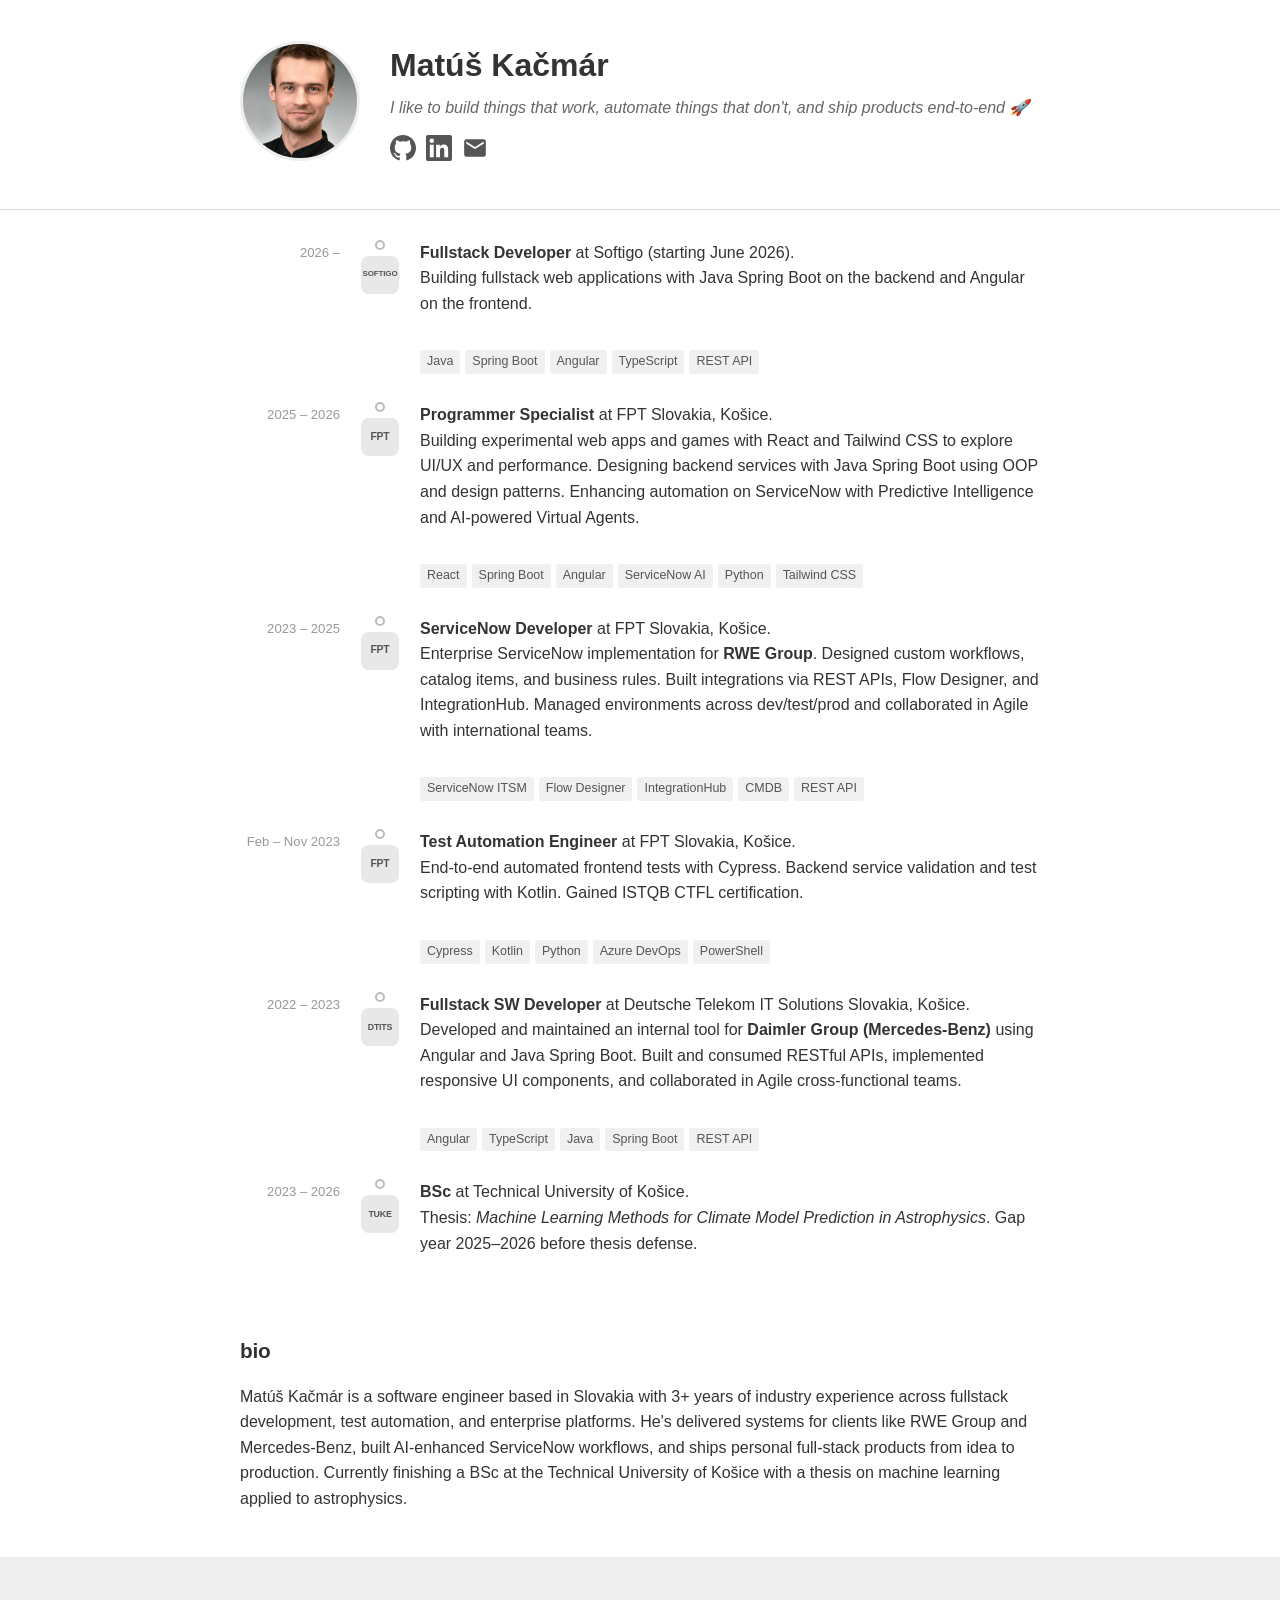
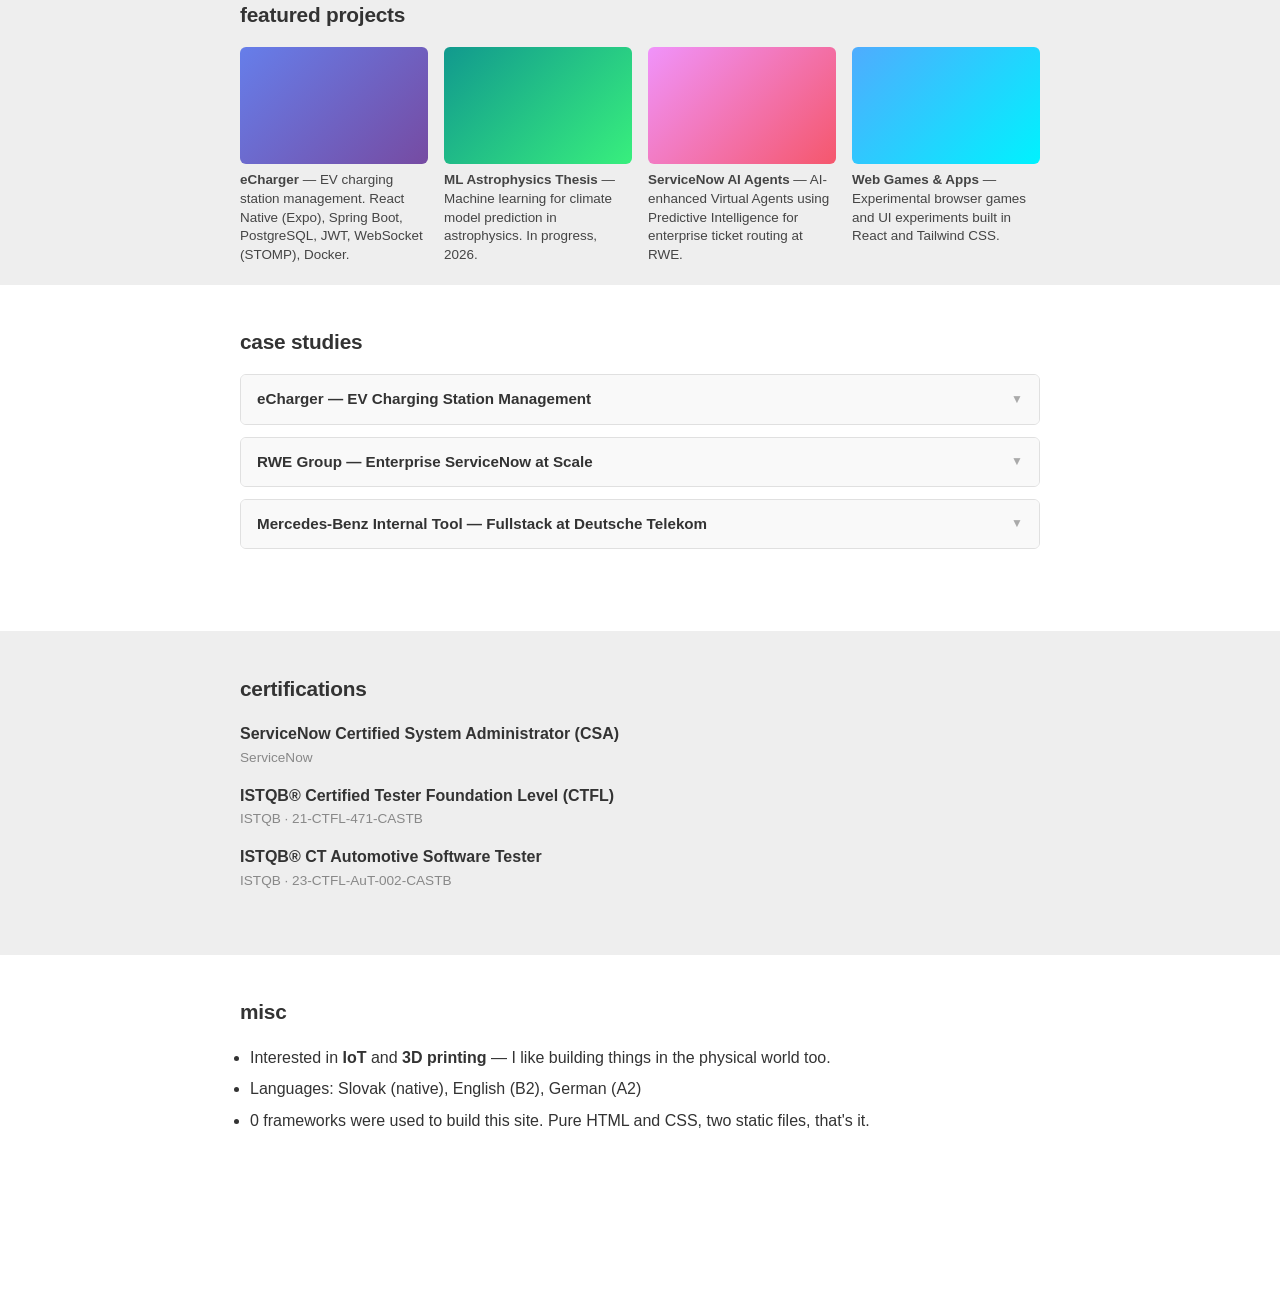
==== index.html @ b7b5fa16 "Initial portfolio" ====
<!doctype html>
<html lang="en">
<head>
  <meta charset="utf-8">
  <meta name="viewport" content="width=device-width, initial-scale=1, shrink-to-fit=no">
  <title>Matúš Kačmár</title>
  <link rel="stylesheet" type="text/css" href="style.css">
</head>
<body>

  <div id="dhead" class="container">
    <div class="row">
      <div id="dpic">
        <img src="assets/foto.jpg" class="ppic" alt="Matúš Kačmár" />
      </div>
      <div id="ddesc">
        <h1>Matúš Kačmár</h1>
        <h2>I like to build things that work, automate things that don't, and ship products end-to-end 🚀</h2>
        <div id="dico">
          <a href="https://github.com/mtskcm" title="GitHub">
            <svg class="iico" xmlns="http://www.w3.org/2000/svg" viewBox="0 0 24 24">
              <path d="M12 0C5.374 0 0 5.373 0 12c0 5.302 3.438 9.8 8.207 11.387.599.111.793-.261.793-.577v-2.234c-3.338.726-4.033-1.416-4.033-1.416-.546-1.387-1.333-1.756-1.333-1.756-1.089-.745.083-.729.083-.729 1.205.084 1.839 1.237 1.839 1.237 1.07 1.834 2.807 1.304 3.492.997.107-.775.418-1.305.762-1.604-2.665-.305-5.467-1.334-5.467-5.931 0-1.311.469-2.381 1.236-3.221-.124-.303-.535-1.524.117-3.176 0 0 1.008-.322 3.301 1.23A11.509 11.509 0 0 1 12 5.803c1.02.005 2.047.138 3.006.404 2.291-1.552 3.297-1.23 3.297-1.23.653 1.653.242 2.874.118 3.176.77.84 1.235 1.911 1.235 3.221 0 4.609-2.807 5.624-5.479 5.921.43.372.823 1.102.823 2.222v3.293c0 .319.192.694.801.576C20.566 21.797 24 17.3 24 12c0-6.627-5.373-12-12-12z"/>
            </svg>
          </a>
          <a href="https://linkedin.com/in/matúš-kačmár-2243a9239" title="LinkedIn">
            <svg class="iico" xmlns="http://www.w3.org/2000/svg" viewBox="0 0 24 24">
              <path d="M20.447 20.452h-3.554v-5.569c0-1.328-.027-3.037-1.852-3.037-1.853 0-2.136 1.445-2.136 2.939v5.667H9.351V9h3.414v1.561h.046c.477-.9 1.637-1.85 3.37-1.85 3.601 0 4.267 2.37 4.267 5.455v6.286zM5.337 7.433a2.062 2.062 0 0 1-2.063-2.065 2.064 2.064 0 1 1 2.063 2.065zm1.782 13.019H3.555V9h3.564v11.452zM22.225 0H1.771C.792 0 0 .774 0 1.729v20.542C0 23.227.792 24 1.771 24h20.451C23.2 24 24 23.227 24 22.271V1.729C24 .774 23.2 0 22.222 0h.003z"/>
            </svg>
          </a>
<svg class="iico" xmlns="http://www.w3.org/2000/svg" viewBox="0 0 24 24" style="cursor:pointer;" id="iemail" title="click to reveal email">
            <path d="M20 4H4c-1.1 0-2 .9-2 2v12c0 1.1.9 2 2 2h16c1.1 0 2-.9 2-2V6c0-1.1-.9-2-2-2zm0 4-8 5-8-5V6l8 5 8-5v2z"/>
          </svg>
        </div>
        <div id="demail"></div>
      </div>
    </div>
  </div>

  <hr>

  <div id="history" class="container">

    <div class="entry row">
      <div class="timespan">2026 –</div>
      <div class="ico">
        <div class="entry-dot"></div>
        <div class="ico-badge" style="font-size:0.5em; padding: 0 4px;">SOFTIGO</div>
      </div>
      <div class="desc">
        <b>Fullstack Developer</b> at Softigo (starting June 2026).<br>
        Building fullstack web applications with Java Spring Boot on the backend and Angular on the frontend.
        <br><br>
        <span class="tags">
          <span class="tag">Java</span>
          <span class="tag">Spring Boot</span>
          <span class="tag">Angular</span>
          <span class="tag">TypeScript</span>
          <span class="tag">REST API</span>
        </span>
      </div>
    </div>

    <div class="entry row">
      <div class="timespan">2025 – 2026</div>
      <div class="ico">
        <div class="entry-dot"></div>
        <div class="ico-badge">FPT</div>
      </div>
      <div class="desc">
        <b>Programmer Specialist</b> at FPT Slovakia, Košice.<br>
        Building experimental web apps and games with React and Tailwind CSS to explore UI/UX and performance. Designing backend services with Java Spring Boot using OOP and design patterns. Enhancing automation on ServiceNow with Predictive Intelligence and AI-powered Virtual Agents.
        <br><br>
        <span class="tags">
          <span class="tag">React</span>
          <span class="tag">Spring Boot</span>
          <span class="tag">Angular</span>
          <span class="tag">ServiceNow AI</span>
          <span class="tag">Python</span>
          <span class="tag">Tailwind CSS</span>
        </span>
      </div>
    </div>

    <div class="entry row">
      <div class="timespan">2023 – 2025</div>
      <div class="ico">
        <div class="entry-dot"></div>
        <div class="ico-badge">FPT</div>
      </div>
      <div class="desc">
        <b>ServiceNow Developer</b> at FPT Slovakia, Košice.<br>
        Enterprise ServiceNow implementation for <b>RWE Group</b>. Designed custom workflows, catalog items, and business rules. Built integrations via REST APIs, Flow Designer, and IntegrationHub. Managed environments across dev/test/prod and collaborated in Agile with international teams.
        <br><br>
        <span class="tags">
          <span class="tag">ServiceNow ITSM</span>
          <span class="tag">Flow Designer</span>
          <span class="tag">IntegrationHub</span>
          <span class="tag">CMDB</span>
          <span class="tag">REST API</span>
        </span>
      </div>
    </div>

    <div class="entry row">
      <div class="timespan">Feb – Nov 2023</div>
      <div class="ico">
        <div class="entry-dot"></div>
        <div class="ico-badge">FPT</div>
      </div>
      <div class="desc">
        <b>Test Automation Engineer</b> at FPT Slovakia, Košice.<br>
        End-to-end automated frontend tests with Cypress. Backend service validation and test scripting with Kotlin. Gained ISTQB CTFL certification.
        <br><br>
        <span class="tags">
          <span class="tag">Cypress</span>
          <span class="tag">Kotlin</span>
          <span class="tag">Python</span>
          <span class="tag">Azure DevOps</span>
          <span class="tag">PowerShell</span>
        </span>
      </div>
    </div>

    <div class="entry row">
      <div class="timespan">2022 – 2023</div>
      <div class="ico">
        <div class="entry-dot"></div>
        <div class="ico-badge" style="font-size:0.55em; padding: 0 4px;">DTITS</div>
      </div>
      <div class="desc">
        <b>Fullstack SW Developer</b> at Deutsche Telekom IT Solutions Slovakia, Košice.<br>
        Developed and maintained an internal tool for <b>Daimler Group (Mercedes-Benz)</b> using Angular and Java Spring Boot. Built and consumed RESTful APIs, implemented responsive UI components, and collaborated in Agile cross-functional teams.
        <br><br>
        <span class="tags">
          <span class="tag">Angular</span>
          <span class="tag">TypeScript</span>
          <span class="tag">Java</span>
          <span class="tag">Spring Boot</span>
          <span class="tag">REST API</span>
        </span>
      </div>
    </div>

    <div class="entry row">
      <div class="timespan">2023 – 2026</div>
      <div class="ico">
        <div class="entry-dot"></div>
        <div class="ico-badge" style="font-size:0.55em; padding: 0 4px;">TUKE</div>
      </div>
      <div class="desc">
        <b>BSc</b> at Technical University of Košice.<br>
        Thesis: <i>Machine Learning Methods for Climate Model Prediction in Astrophysics</i>.
        Gap year 2025–2026 before thesis defense.
      </div>
    </div>

  </div>

  <div id="bio" class="container">
    <div class="ctitle">bio</div>
    <div>Matúš Kačmár is a software engineer based in Slovakia with 3+ years of industry experience across fullstack development, test automation, and enterprise platforms. He's delivered systems for clients like RWE Group and Mercedes-Benz, built AI-enhanced ServiceNow workflows, and ships personal full-stack products from idea to production. Currently finishing a BSc at the Technical University of Košice with a thesis on machine learning applied to astrophysics.</div>
    <br>
  </div>

  <div style="background-color: #eee; padding-top: 1px; margin-top: 10px;">
    <div id="featured-projects" class="container">
      <div class="ctitle">featured projects</div>
      <div class="cards-row">

        <div class="card">
          <div class="ccimg proj-gradient p1"></div>
          <div class="cdesc"><b>eCharger</b> — EV charging station management. React Native (Expo), Spring Boot, PostgreSQL, JWT, WebSocket (STOMP), Docker.</div>
        </div>

        <div class="card">
          <div class="ccimg proj-gradient p2"></div>
          <div class="cdesc"><b>ML Astrophysics Thesis</b> — Machine learning for climate model prediction in astrophysics. In progress, 2026.</div>
        </div>

        <div class="card">
          <div class="ccimg proj-gradient p3"></div>
          <div class="cdesc"><b>ServiceNow AI Agents</b> — AI-enhanced Virtual Agents using Predictive Intelligence for enterprise ticket routing at RWE.</div>
        </div>

        <div class="card">
          <div class="ccimg proj-gradient p4"></div>
          <div class="cdesc"><b>Web Games & Apps</b> — Experimental browser games and UI experiments built in React and Tailwind CSS.</div>
        </div>

      </div>
    </div>
  </div>

  <div class="container">
    <div class="ctitle">case studies</div>

    <div class="case-study">
      <div class="cs-header" onclick="toggleCase(this)">
        <span class="cs-title">eCharger — EV Charging Station Management</span>
        <span class="cs-toggle">▼</span>
      </div>
      <div class="cs-body">
        <p><b>Problem:</b> Build a proof-of-concept platform to manage and remotely control up to 20 EV charging stations across 5 locations, with real-time charging telemetry on a mobile client.</p>
        <p><b>Solution:</b> Spring Boot 3.5 / Java 17 REST API with JWT auth (Spring Security 6), JPA on PostgreSQL (H2 in dev), and a charging simulator service that streams live session data. React Native (Expo SDK 54) mobile client with dashboard, station detail, live charging screen (animated SVG progress, kW/kWh/% updated every 2s), history and profile. Real-time station status pushed via WebSocket / STOMP, charging telemetry via 2s HTTP polling. Whole stack runs locally via Docker Compose.</p>
        <p><b>Stack:</b> Java 17 · Spring Boot 3.5 · Spring Security · JJWT · JPA · PostgreSQL · H2 · WebSocket/STOMP · React Native · Expo · TypeScript · React Navigation · Axios · Docker Compose</p>
        <p><b>Lessons learned:</b> Splitting transport per concern works well — STOMP for sparse station-status events, plain polling for high-frequency live charging telemetry, instead of forcing everything through one channel. A dedicated simulator service is the cleanest way to develop and demo a hardware-bound system without hardware. Environment-aware API base URLs (LAN IP vs. 10.0.2.2 vs. Docker host) save hours of "why doesn't my phone reach the backend".</p>
      </div>
    </div>

    <div class="case-study">
      <div class="cs-header" onclick="toggleCase(this)">
        <span class="cs-title">RWE Group — Enterprise ServiceNow at Scale</span>
        <span class="cs-toggle">▼</span>
      </div>
      <div class="cs-body">
        <p><b>Problem:</b> Large European energy company needed a complex ServiceNow rollout covering ITSM, HR modules, CMDB, and OT-area operational monitoring.</p>
        <p><b>Solution:</b> Designed and implemented custom workflows, catalog items, and business rules. Built REST integrations via IntegrationHub. Maintained three environments (dev/test/prod) across the full delivery lifecycle. Collaborated with international stakeholders in an Agile setup.</p>
        <p><b>Impact:</b> Reduced manual ticket routing, improved cross-team visibility, and delivered iterative improvements across multiple sprint cycles.</p>
        <p><b>Lessons learned:</b> Enterprise ServiceNow is deceptively deep — environment hygiene across dev/test/prod is non-negotiable. Flow Designer is surprisingly powerful once you understand its governor limits. International Agile means async-first communication is as important as the code itself.</p>
      </div>
    </div>

    <div class="case-study">
      <div class="cs-header" onclick="toggleCase(this)">
        <span class="cs-title">Mercedes-Benz Internal Tool — Fullstack at Deutsche Telekom</span>
        <span class="cs-toggle">▼</span>
      </div>
      <div class="cs-body">
        <p><b>Problem:</b> Daimler Group needed a custom internal web tool with a modern UI and reliable backend APIs, delivered by a cross-functional Agile team.</p>
        <p><b>Solution:</b> Built frontend in Angular/TypeScript with responsive UI components, consumed and extended RESTful APIs backed by Java Spring Boot. Participated in code reviews, sprint planning, and system design discussions.</p>
        <p><b>Stack:</b> Angular · TypeScript · Java · Spring Boot · REST API · Git</p>
        <p><b>Lessons learned:</b> First exposure to large-scale Angular architecture — the component/service/module pattern scales well when enforced consistently. Good code reviews matter more than code style guides.</p>
      </div>
    </div>

  </div>

  <div style="background-color: #eee; padding-top: 1px; margin-top: 50px; padding-bottom: 30px;">
    <div class="container">
      <div class="ctitle">certifications</div>

      <div class="pub">
        <div class="pub-title">ServiceNow Certified System Administrator (CSA)</div>
        <div class="pub-venue">ServiceNow</div>
      </div>

      <div class="pub">
        <div class="pub-title">ISTQB® Certified Tester Foundation Level (CTFL)</div>
        <div class="pub-venue">ISTQB · 21-CTFL-471-CASTB</div>
      </div>

      <div class="pub">
        <div class="pub-title">ISTQB® CT Automotive Software Tester</div>
        <div class="pub-venue">ISTQB · 23-CTFL-AuT-002-CASTB</div>
      </div>
    </div>
  </div>

  <div class="container">
    <div class="ctitle">misc</div>
    <ul style="padding-left: 10px;">
      <li>Interested in <b>IoT</b> and <b>3D printing</b> — I like building things in the physical world too.</li>
      <li>Languages: Slovak (native), English (B2), German (A2)</li>
      <li>0 frameworks were used to build this site. Pure HTML and CSS, two static files, that's it.</li>
    </ul>
  </div>

  <br><br><br><br><br><br>

  <script>
    // rot13 email reveal (spam protection)
    const rot13 = (message) => {
      const alpha = 'abcdefghijklmnopqrstuvwxyzabcdefghijklmABCDEFGHIJKLMNOPQRSTUVWXYZABCDEFGHIJKLM';
      return message.replace(/[a-z]/gi, letter => alpha[alpha.indexOf(letter) + 13]);
    };
    var e_is_shown = false;
    document.getElementById('iemail').addEventListener('click', function () {
      let demail = document.getElementById('demail');
      // rot13 of: mkacmar1@gmail.com
      demail.innerHTML = rot13('zxnpzne1@tznvy.pbz');
      demail.style.opacity = e_is_shown ? 0 : 1;
      e_is_shown = !e_is_shown;
    });

    // expandable case studies
    function toggleCase(header) {
      const body = header.nextElementSibling;
      const toggle = header.querySelector('.cs-toggle');
      const isOpen = body.style.display === 'block';
      body.style.display = isOpen ? 'none' : 'block';
      toggle.textContent = isOpen ? '▼' : '▲';
    }
  </script>

</body>
</html>
---- style.css ----
* {
  box-sizing: border-box;
  margin: 0;
  padding: 0;
}

body {
  font-family: 'Helvetica Neue', Arial, sans-serif;
  font-size: 16px;
  color: #333;
  line-height: 1.6;
}

a {
  color: #2962c3;
  text-decoration: none;
}
a:hover {
  text-decoration: underline;
}

.container {
  max-width: 860px;
  margin: 0 auto;
  padding: 20px 30px;
}

hr {
  border: none;
  border-top: 1px solid #ddd;
  margin: 0;
}

/* ---- Header ---- */

#dhead {
  padding: 40px 30px;
}

#dhead .row {
  display: flex;
  align-items: center;
  gap: 30px;
}

#dpic .ppic {
  width: 120px;
  height: 120px;
  border-radius: 50%;
  object-fit: cover;
  object-position: center 20%;
  border: 3px solid #eee;
  background: #ddd;
}

#ddesc h1 {
  font-size: 2em;
  font-weight: 700;
  margin-bottom: 4px;
}

#ddesc h2 {
  font-size: 1em;
  font-weight: 400;
  color: #666;
  font-style: italic;
}

#dico {
  display: flex;
  gap: 10px;
  margin-top: 14px;
  align-items: center;
}

.iico {
  width: 26px;
  height: 26px;
  fill: #555;
  transition: fill 0.2s;
  display: block;
}

a:hover .iico {
  fill: #000;
}

.iico:hover {
  fill: #000;
}

#demail {
  font-size: 0.9em;
  color: #555;
  margin-top: 8px;
  opacity: 0;
  transition: opacity 0.3s;
}

/* ---- Timeline ---- */

#history {
  padding-top: 30px;
}

.entry {
  display: flex;
  gap: 15px;
  margin-bottom: 28px;
}

.timespan {
  min-width: 100px;
  font-size: 0.82em;
  color: #999;
  text-align: right;
  padding-top: 2px;
  flex-shrink: 0;
}

.ico {
  display: flex;
  flex-direction: column;
  align-items: center;
  gap: 6px;
  min-width: 50px;
  flex-shrink: 0;
}

.ico-badge {
  width: 38px;
  height: 38px;
  border-radius: 8px;
  background: #e8e8e8;
  display: flex;
  align-items: center;
  justify-content: center;
  font-size: 0.65em;
  font-weight: 700;
  color: #555;
  letter-spacing: -0.02em;
}

.entry-dot {
  width: 10px;
  height: 10px;
  border-radius: 50%;
  background: #fff;
  border: 2px solid #bbb;
  flex-shrink: 0;
}

.desc {
  flex: 1;
  padding-top: 0;
}

.tags {
  display: flex;
  flex-wrap: wrap;
  gap: 5px;
  margin-top: 8px;
}

.tag {
  font-size: 0.78em;
  background: #f0f0f0;
  border-radius: 3px;
  padding: 2px 7px;
  color: #555;
}

/* ---- Section titles ---- */

.ctitle {
  font-size: 1.3em;
  font-weight: 700;
  margin: 20px 0 16px;
  letter-spacing: -0.01em;
}

/* ---- Bio ---- */

#bio {
  padding-top: 10px;
  padding-bottom: 10px;
}

/* ---- Project cards ---- */

.cards-row {
  display: flex;
  flex-wrap: wrap;
  gap: 16px;
}

.card {
  flex: 1 1 calc(25% - 12px);
  min-width: 160px;
}

.ccimg img {
  width: 100%;
  border-radius: 6px;
  display: block;
}

.proj-gradient {
  width: 100%;
  padding-bottom: 62%;
  border-radius: 6px;
}

.p1 { background: linear-gradient(135deg, #667eea, #764ba2); }
.p2 { background: linear-gradient(135deg, #11998e, #38ef7d); }
.p3 { background: linear-gradient(135deg, #f093fb, #f5576c); }
.p4 { background: linear-gradient(135deg, #4facfe, #00f2fe); }

.cdesc {
  font-size: 0.84em;
  margin-top: 7px;
  line-height: 1.4;
  color: #444;
}

/* ---- Case studies ---- */

.case-study {
  margin-bottom: 12px;
  border: 1px solid #e0e0e0;
  border-radius: 6px;
  overflow: hidden;
}

.cs-header {
  display: flex;
  justify-content: space-between;
  align-items: center;
  padding: 12px 16px;
  cursor: pointer;
  background: #f9f9f9;
  user-select: none;
}

.cs-header:hover {
  background: #f0f0f0;
}

.cs-title {
  font-weight: 600;
  font-size: 0.95em;
}

.cs-toggle {
  color: #aaa;
  font-size: 0.75em;
  flex-shrink: 0;
  margin-left: 10px;
}

.cs-body {
  display: none;
  padding: 16px 18px;
  font-size: 0.9em;
  line-height: 1.6;
}

.cs-body p {
  margin-bottom: 10px;
}

.cs-body p:last-child {
  margin-bottom: 0;
}

/* ---- Certifications ---- */

.pub {
  margin-bottom: 14px;
}

.pub-title {
  font-weight: 600;
}

.pub-venue {
  font-size: 0.85em;
  color: #888;
}

/* ---- Lists ---- */

ul {
  list-style: disc;
  padding-left: 18px;
}

ul li {
  margin-bottom: 6px;
}

/* ---- Responsive ---- */

@media (max-width: 620px) {
  #dhead .row {
    flex-direction: column;
    align-items: flex-start;
    gap: 18px;
  }

  .timespan {
    display: none;
  }

  .card {
    flex: 1 1 calc(50% - 8px);
    min-width: 130px;
  }

  .container {
    padding: 16px 18px;
  }
}
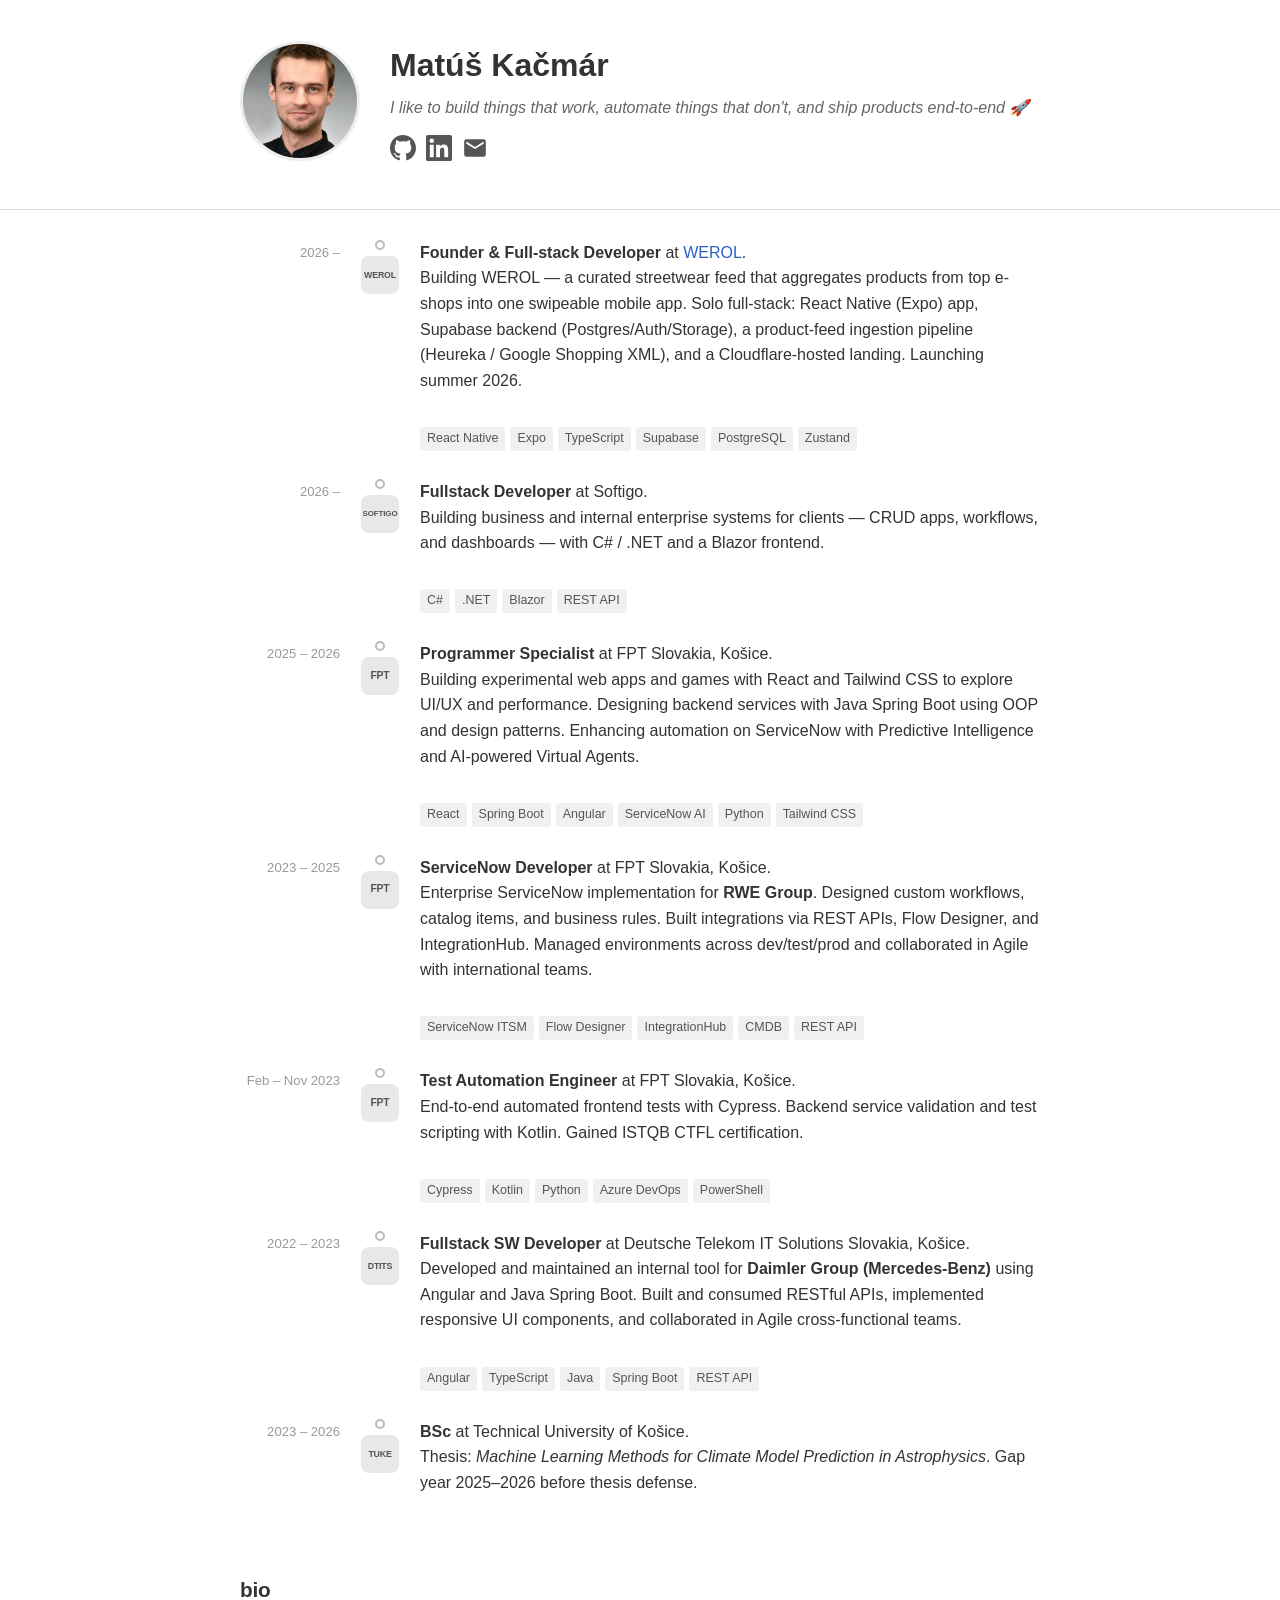
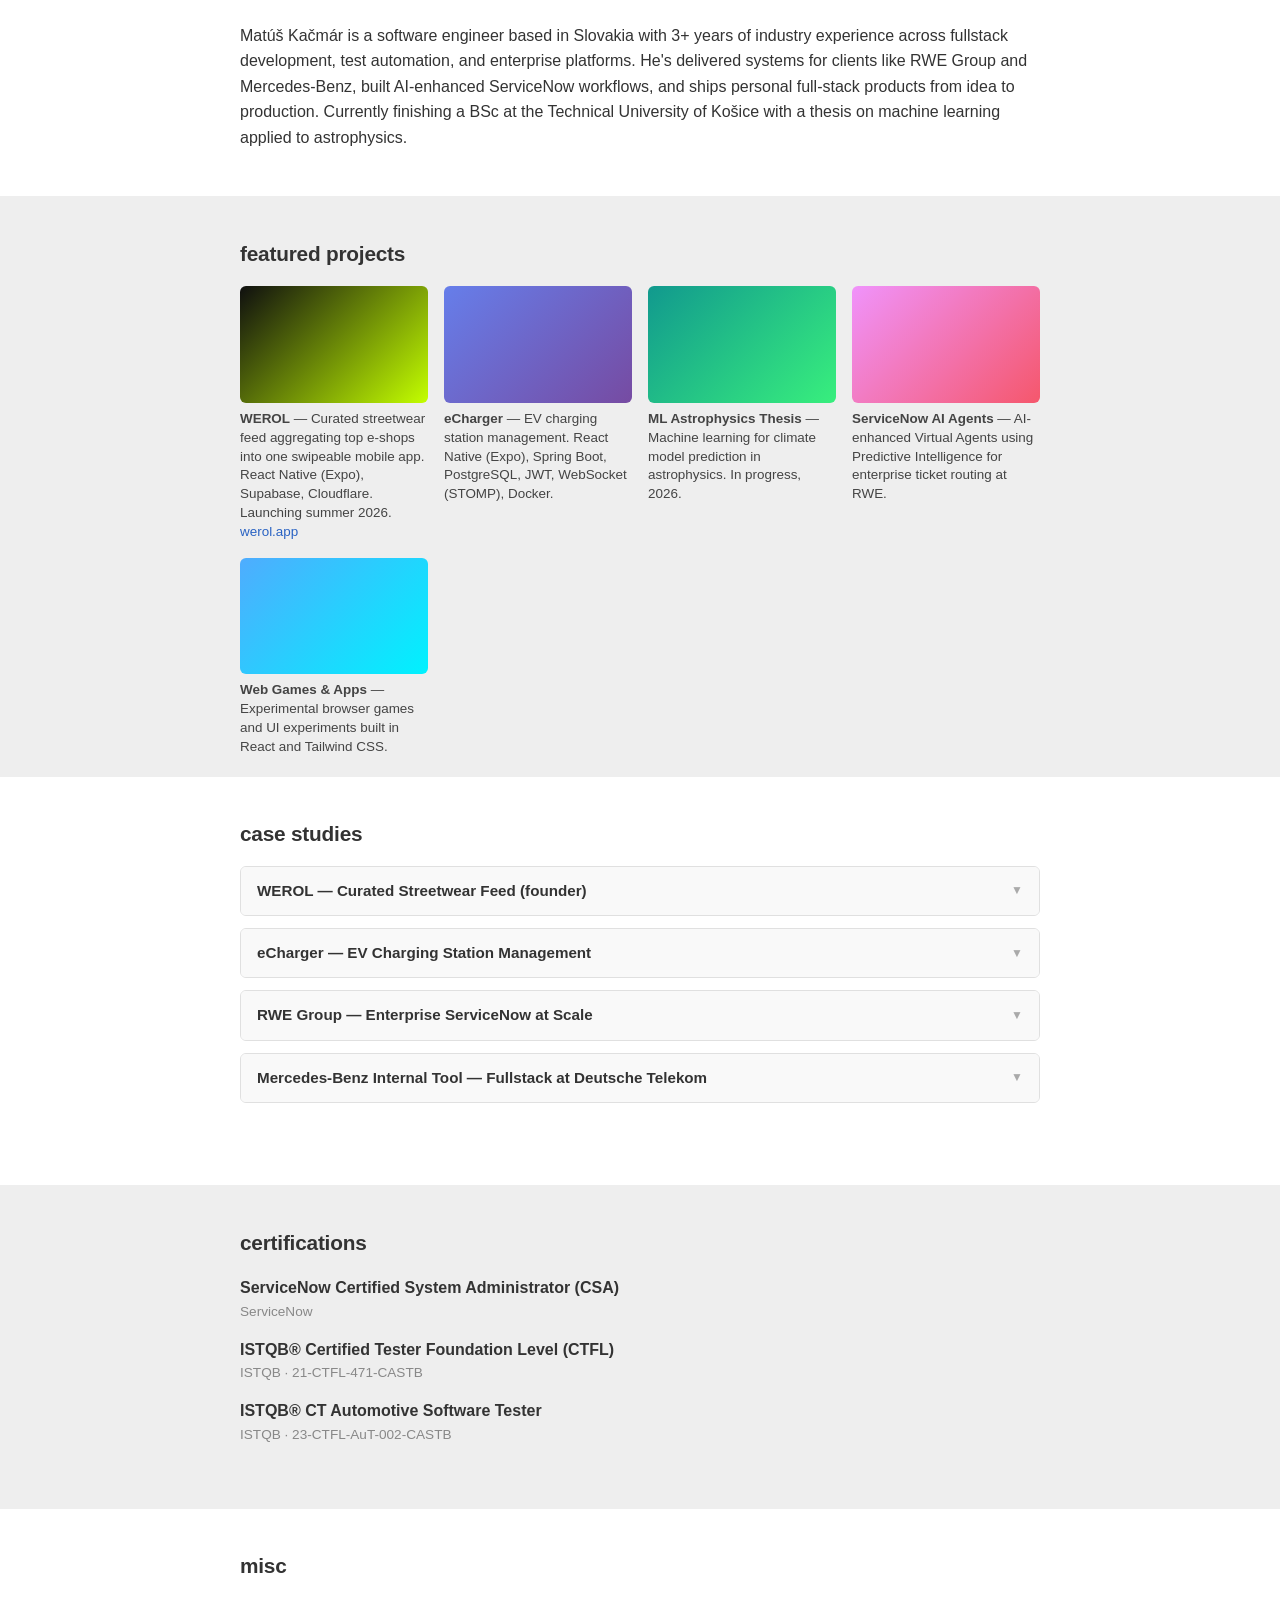
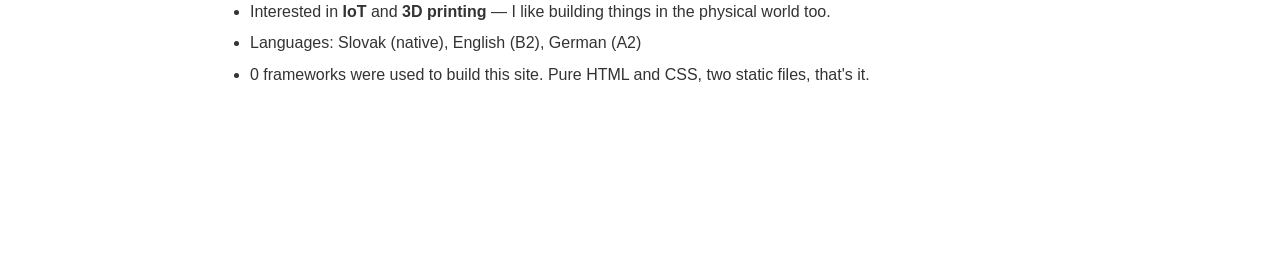
==== commit 70f6920b: "Add WEROL project, fix current Softigo role - Add WEROL (founder) to timeline, featured projects, an" ====
--- a/index.html
+++ b/index.html
@@ -44,17 +44,37 @@
       <div class="timespan">2026 –</div>
       <div class="ico">
         <div class="entry-dot"></div>
+        <div class="ico-badge" style="font-size:0.55em; padding: 0 4px;">WEROL</div>
+      </div>
+      <div class="desc">
+        <b>Founder &amp; Full-stack Developer</b> at <a href="https://werol.app">WEROL</a>.<br>
+        Building WEROL — a curated streetwear feed that aggregates products from top e-shops into one swipeable mobile app. Solo full-stack: React Native (Expo) app, Supabase backend (Postgres/Auth/Storage), a product-feed ingestion pipeline (Heureka / Google Shopping XML), and a Cloudflare-hosted landing. Launching summer 2026.
+        <br><br>
+        <span class="tags">
+          <span class="tag">React Native</span>
+          <span class="tag">Expo</span>
+          <span class="tag">TypeScript</span>
+          <span class="tag">Supabase</span>
+          <span class="tag">PostgreSQL</span>
+          <span class="tag">Zustand</span>
+        </span>
+      </div>
+    </div>
+
+    <div class="entry row">
+      <div class="timespan">2026 –</div>
+      <div class="ico">
+        <div class="entry-dot"></div>
         <div class="ico-badge" style="font-size:0.5em; padding: 0 4px;">SOFTIGO</div>
       </div>
       <div class="desc">
-        <b>Fullstack Developer</b> at Softigo (starting June 2026).<br>
-        Building fullstack web applications with Java Spring Boot on the backend and Angular on the frontend.
-        <br><br>
-        <span class="tags">
-          <span class="tag">Java</span>
-          <span class="tag">Spring Boot</span>
-          <span class="tag">Angular</span>
-          <span class="tag">TypeScript</span>
+        <b>Fullstack Developer</b> at Softigo.<br>
+        Building business and internal enterprise systems for clients — CRUD apps, workflows, and dashboards — with C# / .NET and a Blazor frontend.
+        <br><br>
+        <span class="tags">
+          <span class="tag">C#</span>
+          <span class="tag">.NET</span>
+          <span class="tag">Blazor</span>
           <span class="tag">REST API</span>
         </span>
       </div>
@@ -168,6 +188,11 @@
       <div class="cards-row">
 
         <div class="card">
+          <div class="ccimg proj-gradient p5"></div>
+          <div class="cdesc"><b>WEROL</b> — Curated streetwear feed aggregating top e-shops into one swipeable mobile app. React Native (Expo), Supabase, Cloudflare. Launching summer 2026. <a href="https://werol.app">werol.app</a></div>
+        </div>
+
+        <div class="card">
           <div class="ccimg proj-gradient p1"></div>
           <div class="cdesc"><b>eCharger</b> — EV charging station management. React Native (Expo), Spring Boot, PostgreSQL, JWT, WebSocket (STOMP), Docker.</div>
         </div>
@@ -193,6 +218,19 @@
 
   <div class="container">
     <div class="ctitle">case studies</div>
+
+    <div class="case-study">
+      <div class="cs-header" onclick="toggleCase(this)">
+        <span class="cs-title">WEROL — Curated Streetwear Feed (founder)</span>
+        <span class="cs-toggle">▼</span>
+      </div>
+      <div class="cs-body">
+        <p><b>Problem:</b> Streetwear shoppers have to hop between dozens of separate e-shops to find drops worth buying — there's no single, curated, swipeable feed of the best streetwear across stores.</p>
+        <p><b>Solution:</b> A mobile app (React Native / Expo) with a curated, swipeable product feed, search, saves, and an outfit builder, backed by Supabase (Postgres, Auth, Storage). A product-feed ingestion pipeline normalises heterogeneous shop feeds (Heureka / Google Shopping XML) into a single product schema. A plain HTML/CSS/JS landing on Cloudflare Pages captures early signups, auto-synced to Trello via a Postgres trigger, with Cloudflare Email Routing for the team. Revenue model is affiliate. Built solo, end-to-end — frontend, backend, and infra.</p>
+        <p><b>Stack:</b> Expo SDK 54 · React Native 0.81 · TypeScript · Zustand · React Navigation · Reanimated · Supabase (Postgres / Auth / Storage) · PL/pgSQL · Cloudflare Pages · Cloudflare Email Routing</p>
+        <p><b>Lessons learned:</b> As a solo founder-dev, picking managed, "boring" infra (Supabase + Cloudflare) is what makes shipping end-to-end realistic. Ingesting product feeds from different providers means the real work is a normalisation layer, not the fetch. And a feed UI only feels native once you sweat the small things — image aspect ratios, gesture-driven navigation, and auto-hiding chrome.</p>
+      </div>
+    </div>
 
     <div class="case-study">
       <div class="cs-header" onclick="toggleCase(this)">
--- a/style.css
+++ b/style.css
@@ -195,7 +195,7 @@
 }
 
 .card {
-  flex: 1 1 calc(25% - 12px);
+  flex: 0 1 calc(25% - 12px);
   min-width: 160px;
 }
 
@@ -215,6 +215,7 @@
 .p2 { background: linear-gradient(135deg, #11998e, #38ef7d); }
 .p3 { background: linear-gradient(135deg, #f093fb, #f5576c); }
 .p4 { background: linear-gradient(135deg, #4facfe, #00f2fe); }
+.p5 { background: linear-gradient(135deg, #0f0f0f, #c4ff00); }
 
 .cdesc {
   font-size: 0.84em;
@@ -313,7 +314,7 @@
   }
 
   .card {
-    flex: 1 1 calc(50% - 8px);
+    flex: 0 1 calc(50% - 8px);
     min-width: 130px;
   }
 
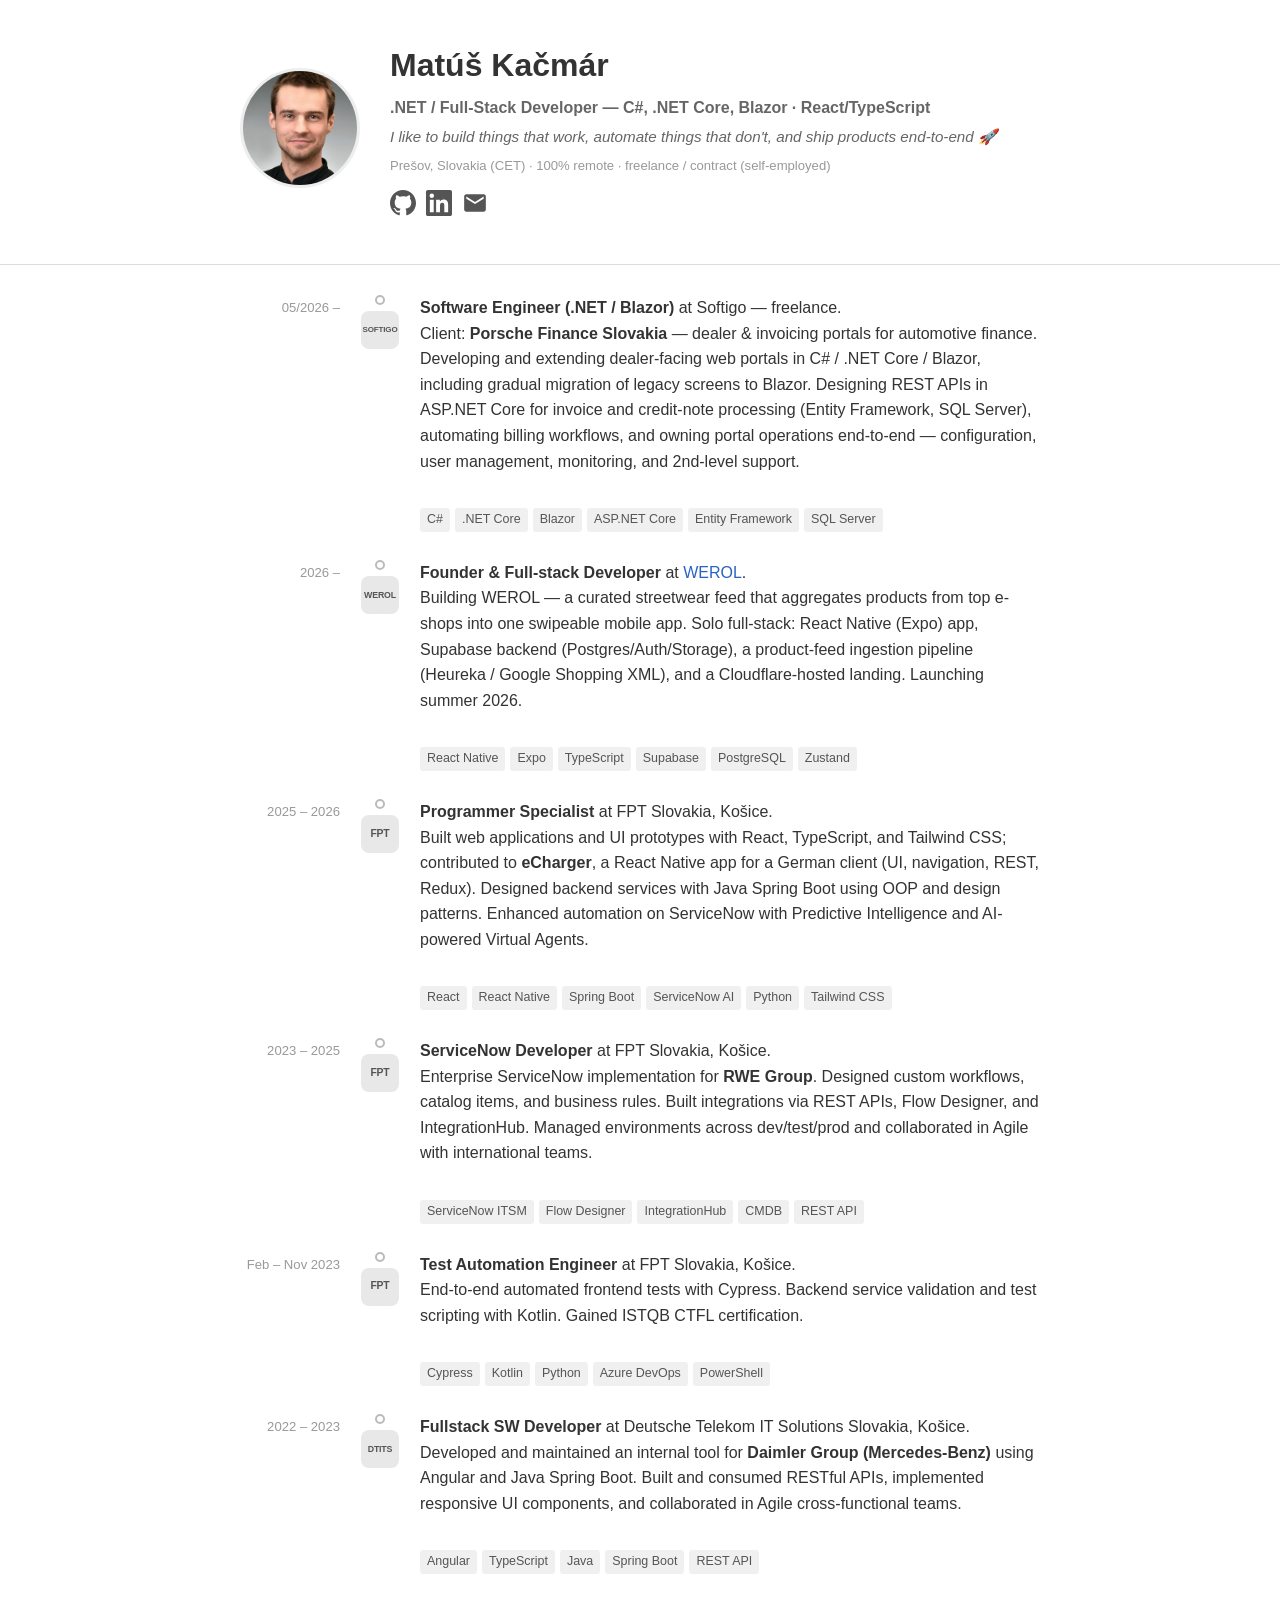
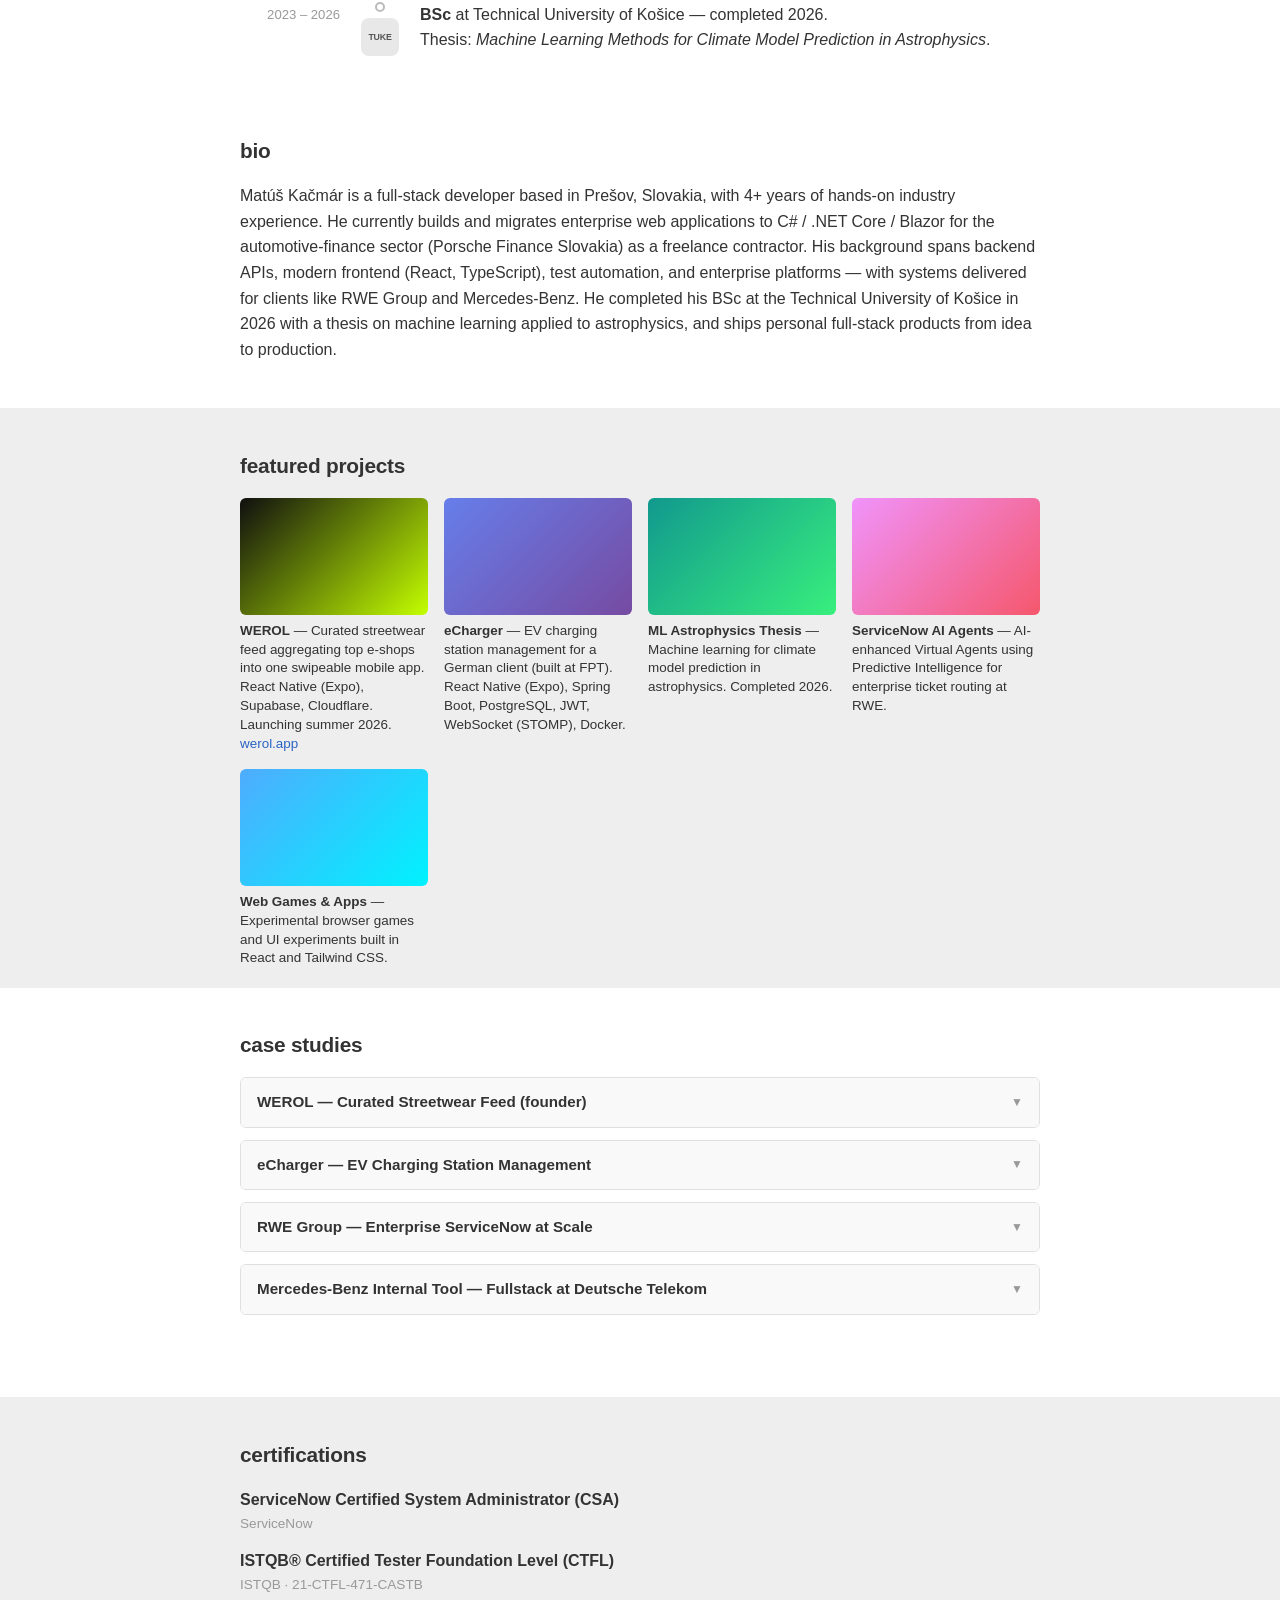
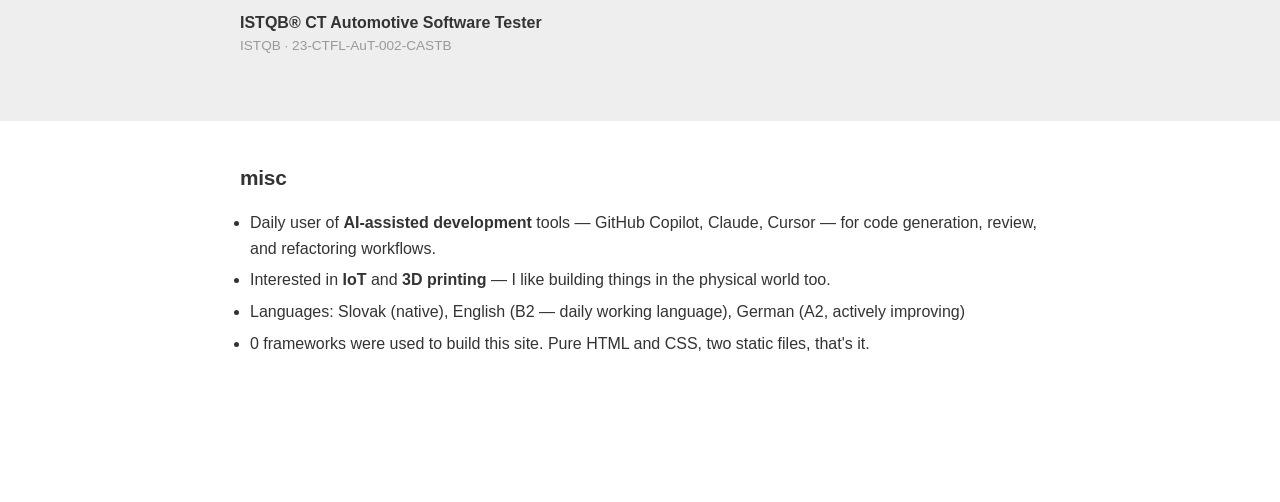
==== commit 33bc4d80: "Update from CV: Softigo .NET/Blazor role, SEO meta tags, dark mode, a11y, image optimization Co-Auth" ====
--- a/index.html
+++ b/index.html
@@ -3,7 +3,44 @@
 <head>
   <meta charset="utf-8">
   <meta name="viewport" content="width=device-width, initial-scale=1, shrink-to-fit=no">
-  <title>Matúš Kačmár</title>
+  <title>Matúš Kačmár — .NET / Full-Stack Developer</title>
+  <meta name="description" content=".NET / full-stack developer (C#, .NET Core, Blazor · React/TypeScript) based in Prešov, Slovakia. 4+ years of experience across automotive finance, enterprise platforms, and mobile apps. Available for freelance / contract work, 100% remote.">
+  <link rel="canonical" href="https://mtskcm.github.io/">
+  <link rel="icon" href="data:image/svg+xml,<svg xmlns='http://www.w3.org/2000/svg' viewBox='0 0 100 100'><text y='.9em' font-size='90'>🚀</text></svg>">
+  <meta name="color-scheme" content="light dark">
+  <meta name="theme-color" content="#ffffff" media="(prefers-color-scheme: light)">
+  <meta name="theme-color" content="#121212" media="(prefers-color-scheme: dark)">
+
+  <meta property="og:type" content="website">
+  <meta property="og:url" content="https://mtskcm.github.io/">
+  <meta property="og:title" content="Matúš Kačmár — .NET / Full-Stack Developer">
+  <meta property="og:description" content=".NET / full-stack developer (C#, .NET Core, Blazor · React/TypeScript) based in Prešov, Slovakia. 4+ years of experience. Available for freelance / contract work, 100% remote.">
+  <meta property="og:image" content="https://mtskcm.github.io/assets/foto.jpg">
+  <meta property="og:image:width" content="533">
+  <meta property="og:image:height" content="800">
+  <meta name="twitter:card" content="summary">
+  <meta name="twitter:title" content="Matúš Kačmár — .NET / Full-Stack Developer">
+  <meta name="twitter:description" content=".NET / full-stack developer (C#, .NET Core, Blazor · React/TypeScript). Available for freelance / contract work, 100% remote.">
+  <meta name="twitter:image" content="https://mtskcm.github.io/assets/foto.jpg">
+
+  <script type="application/ld+json">
+  {
+    "@context": "https://schema.org",
+    "@type": "Person",
+    "name": "Matúš Kačmár",
+    "jobTitle": ".NET / Full-Stack Developer",
+    "url": "https://mtskcm.github.io/",
+    "image": "https://mtskcm.github.io/assets/foto.jpg",
+    "sameAs": [
+      "https://github.com/mtskcm",
+      "https://www.linkedin.com/in/mat%C3%BA%C5%A1-ka%C4%8Dm%C3%A1r-2243a9239"
+    ],
+    "address": { "@type": "PostalAddress", "addressLocality": "Prešov", "addressCountry": "SK" },
+    "alumniOf": { "@type": "CollegeOrUniversity", "name": "Technical University of Košice" },
+    "knowsAbout": ["C#", ".NET Core", "Blazor", "ASP.NET Core", "Entity Framework", "SQL Server", "React", "React Native", "TypeScript", "ServiceNow", "Test Automation"]
+  }
+  </script>
+
   <link rel="stylesheet" type="text/css" href="style.css">
 </head>
 <body>
@@ -11,25 +48,29 @@
   <div id="dhead" class="container">
     <div class="row">
       <div id="dpic">
-        <img src="assets/foto.jpg" class="ppic" alt="Matúš Kačmár" />
+        <img src="assets/foto.jpg" class="ppic" alt="Matúš Kačmár" width="120" height="120" decoding="async" fetchpriority="high" />
       </div>
       <div id="ddesc">
         <h1>Matúš Kačmár</h1>
-        <h2>I like to build things that work, automate things that don't, and ship products end-to-end 🚀</h2>
+        <h2>.NET / Full-Stack Developer — C#, .NET Core, Blazor · React/TypeScript</h2>
+        <p id="dtagline">I like to build things that work, automate things that don't, and ship products end-to-end 🚀</p>
+        <p id="davail">Prešov, Slovakia (CET) · 100% remote · freelance / contract (self-employed)</p>
         <div id="dico">
-          <a href="https://github.com/mtskcm" title="GitHub">
-            <svg class="iico" xmlns="http://www.w3.org/2000/svg" viewBox="0 0 24 24">
+          <a href="https://github.com/mtskcm" title="GitHub" aria-label="GitHub profile">
+            <svg class="iico" xmlns="http://www.w3.org/2000/svg" viewBox="0 0 24 24" aria-hidden="true">
               <path d="M12 0C5.374 0 0 5.373 0 12c0 5.302 3.438 9.8 8.207 11.387.599.111.793-.261.793-.577v-2.234c-3.338.726-4.033-1.416-4.033-1.416-.546-1.387-1.333-1.756-1.333-1.756-1.089-.745.083-.729.083-.729 1.205.084 1.839 1.237 1.839 1.237 1.07 1.834 2.807 1.304 3.492.997.107-.775.418-1.305.762-1.604-2.665-.305-5.467-1.334-5.467-5.931 0-1.311.469-2.381 1.236-3.221-.124-.303-.535-1.524.117-3.176 0 0 1.008-.322 3.301 1.23A11.509 11.509 0 0 1 12 5.803c1.02.005 2.047.138 3.006.404 2.291-1.552 3.297-1.23 3.297-1.23.653 1.653.242 2.874.118 3.176.77.84 1.235 1.911 1.235 3.221 0 4.609-2.807 5.624-5.479 5.921.43.372.823 1.102.823 2.222v3.293c0 .319.192.694.801.576C20.566 21.797 24 17.3 24 12c0-6.627-5.373-12-12-12z"/>
             </svg>
           </a>
-          <a href="https://linkedin.com/in/matúš-kačmár-2243a9239" title="LinkedIn">
-            <svg class="iico" xmlns="http://www.w3.org/2000/svg" viewBox="0 0 24 24">
+          <a href="https://www.linkedin.com/in/mat%C3%BA%C5%A1-ka%C4%8Dm%C3%A1r-2243a9239" title="LinkedIn" aria-label="LinkedIn profile">
+            <svg class="iico" xmlns="http://www.w3.org/2000/svg" viewBox="0 0 24 24" aria-hidden="true">
               <path d="M20.447 20.452h-3.554v-5.569c0-1.328-.027-3.037-1.852-3.037-1.853 0-2.136 1.445-2.136 2.939v5.667H9.351V9h3.414v1.561h.046c.477-.9 1.637-1.85 3.37-1.85 3.601 0 4.267 2.37 4.267 5.455v6.286zM5.337 7.433a2.062 2.062 0 0 1-2.063-2.065 2.064 2.064 0 1 1 2.063 2.065zm1.782 13.019H3.555V9h3.564v11.452zM22.225 0H1.771C.792 0 0 .774 0 1.729v20.542C0 23.227.792 24 1.771 24h20.451C23.2 24 24 23.227 24 22.271V1.729C24 .774 23.2 0 22.222 0h.003z"/>
             </svg>
           </a>
-<svg class="iico" xmlns="http://www.w3.org/2000/svg" viewBox="0 0 24 24" style="cursor:pointer;" id="iemail" title="click to reveal email">
-            <path d="M20 4H4c-1.1 0-2 .9-2 2v12c0 1.1.9 2 2 2h16c1.1 0 2-.9 2-2V6c0-1.1-.9-2-2-2zm0 4-8 5-8-5V6l8 5 8-5v2z"/>
-          </svg>
+          <button type="button" id="iemail" title="Click to reveal email" aria-label="Reveal email address">
+            <svg class="iico" xmlns="http://www.w3.org/2000/svg" viewBox="0 0 24 24" aria-hidden="true">
+              <path d="M20 4H4c-1.1 0-2 .9-2 2v12c0 1.1.9 2 2 2h16c1.1 0 2-.9 2-2V6c0-1.1-.9-2-2-2zm0 4-8 5-8-5V6l8 5 8-5v2z"/>
+            </svg>
+          </button>
         </div>
         <div id="demail"></div>
       </div>
@@ -39,6 +80,27 @@
   <hr>
 
   <div id="history" class="container">
+
+    <div class="entry row">
+      <div class="timespan">05/2026 –</div>
+      <div class="ico">
+        <div class="entry-dot"></div>
+        <div class="ico-badge" style="font-size:0.5em; padding: 0 4px;">SOFTIGO</div>
+      </div>
+      <div class="desc">
+        <b>Software Engineer (.NET / Blazor)</b> at Softigo — freelance.<br>
+        Client: <b>Porsche Finance Slovakia</b> — dealer &amp; invoicing portals for automotive finance. Developing and extending dealer-facing web portals in C# / .NET Core / Blazor, including gradual migration of legacy screens to Blazor. Designing REST APIs in ASP.NET Core for invoice and credit-note processing (Entity Framework, SQL Server), automating billing workflows, and owning portal operations end-to-end — configuration, user management, monitoring, and 2nd-level support.
+        <br><br>
+        <span class="tags">
+          <span class="tag">C#</span>
+          <span class="tag">.NET Core</span>
+          <span class="tag">Blazor</span>
+          <span class="tag">ASP.NET Core</span>
+          <span class="tag">Entity Framework</span>
+          <span class="tag">SQL Server</span>
+        </span>
+      </div>
+    </div>
 
     <div class="entry row">
       <div class="timespan">2026 –</div>
@@ -62,25 +124,6 @@
     </div>
 
     <div class="entry row">
-      <div class="timespan">2026 –</div>
-      <div class="ico">
-        <div class="entry-dot"></div>
-        <div class="ico-badge" style="font-size:0.5em; padding: 0 4px;">SOFTIGO</div>
-      </div>
-      <div class="desc">
-        <b>Fullstack Developer</b> at Softigo.<br>
-        Building business and internal enterprise systems for clients — CRUD apps, workflows, and dashboards — with C# / .NET and a Blazor frontend.
-        <br><br>
-        <span class="tags">
-          <span class="tag">C#</span>
-          <span class="tag">.NET</span>
-          <span class="tag">Blazor</span>
-          <span class="tag">REST API</span>
-        </span>
-      </div>
-    </div>
-
-    <div class="entry row">
       <div class="timespan">2025 – 2026</div>
       <div class="ico">
         <div class="entry-dot"></div>
@@ -88,12 +131,12 @@
       </div>
       <div class="desc">
         <b>Programmer Specialist</b> at FPT Slovakia, Košice.<br>
-        Building experimental web apps and games with React and Tailwind CSS to explore UI/UX and performance. Designing backend services with Java Spring Boot using OOP and design patterns. Enhancing automation on ServiceNow with Predictive Intelligence and AI-powered Virtual Agents.
+        Built web applications and UI prototypes with React, TypeScript, and Tailwind CSS; contributed to <b>eCharger</b>, a React Native app for a German client (UI, navigation, REST, Redux). Designed backend services with Java Spring Boot using OOP and design patterns. Enhanced automation on ServiceNow with Predictive Intelligence and AI-powered Virtual Agents.
         <br><br>
         <span class="tags">
           <span class="tag">React</span>
+          <span class="tag">React Native</span>
           <span class="tag">Spring Boot</span>
-          <span class="tag">Angular</span>
           <span class="tag">ServiceNow AI</span>
           <span class="tag">Python</span>
           <span class="tag">Tailwind CSS</span>
@@ -168,9 +211,8 @@
         <div class="ico-badge" style="font-size:0.55em; padding: 0 4px;">TUKE</div>
       </div>
       <div class="desc">
-        <b>BSc</b> at Technical University of Košice.<br>
+        <b>BSc</b> at Technical University of Košice — completed 2026.<br>
         Thesis: <i>Machine Learning Methods for Climate Model Prediction in Astrophysics</i>.
-        Gap year 2025–2026 before thesis defense.
       </div>
     </div>
 
@@ -178,11 +220,11 @@
 
   <div id="bio" class="container">
     <div class="ctitle">bio</div>
-    <div>Matúš Kačmár is a software engineer based in Slovakia with 3+ years of industry experience across fullstack development, test automation, and enterprise platforms. He's delivered systems for clients like RWE Group and Mercedes-Benz, built AI-enhanced ServiceNow workflows, and ships personal full-stack products from idea to production. Currently finishing a BSc at the Technical University of Košice with a thesis on machine learning applied to astrophysics.</div>
+    <div>Matúš Kačmár is a full-stack developer based in Prešov, Slovakia, with 4+ years of hands-on industry experience. He currently builds and migrates enterprise web applications to C# / .NET Core / Blazor for the automotive-finance sector (Porsche Finance Slovakia) as a freelance contractor. His background spans backend APIs, modern frontend (React, TypeScript), test automation, and enterprise platforms — with systems delivered for clients like RWE Group and Mercedes-Benz. He completed his BSc at the Technical University of Košice in 2026 with a thesis on machine learning applied to astrophysics, and ships personal full-stack products from idea to production.</div>
     <br>
   </div>
 
-  <div style="background-color: #eee; padding-top: 1px; margin-top: 10px;">
+  <div class="band">
     <div id="featured-projects" class="container">
       <div class="ctitle">featured projects</div>
       <div class="cards-row">
@@ -194,12 +236,12 @@
 
         <div class="card">
           <div class="ccimg proj-gradient p1"></div>
-          <div class="cdesc"><b>eCharger</b> — EV charging station management. React Native (Expo), Spring Boot, PostgreSQL, JWT, WebSocket (STOMP), Docker.</div>
+          <div class="cdesc"><b>eCharger</b> — EV charging station management for a German client (built at FPT). React Native (Expo), Spring Boot, PostgreSQL, JWT, WebSocket (STOMP), Docker.</div>
         </div>
 
         <div class="card">
           <div class="ccimg proj-gradient p2"></div>
-          <div class="cdesc"><b>ML Astrophysics Thesis</b> — Machine learning for climate model prediction in astrophysics. In progress, 2026.</div>
+          <div class="cdesc"><b>ML Astrophysics Thesis</b> — Machine learning for climate model prediction in astrophysics. Completed 2026.</div>
         </div>
 
         <div class="card">
@@ -219,61 +261,61 @@
   <div class="container">
     <div class="ctitle">case studies</div>
 
-    <div class="case-study">
-      <div class="cs-header" onclick="toggleCase(this)">
+    <details class="case-study">
+      <summary class="cs-header">
         <span class="cs-title">WEROL — Curated Streetwear Feed (founder)</span>
         <span class="cs-toggle">▼</span>
-      </div>
+      </summary>
       <div class="cs-body">
         <p><b>Problem:</b> Streetwear shoppers have to hop between dozens of separate e-shops to find drops worth buying — there's no single, curated, swipeable feed of the best streetwear across stores.</p>
         <p><b>Solution:</b> A mobile app (React Native / Expo) with a curated, swipeable product feed, search, saves, and an outfit builder, backed by Supabase (Postgres, Auth, Storage). A product-feed ingestion pipeline normalises heterogeneous shop feeds (Heureka / Google Shopping XML) into a single product schema. A plain HTML/CSS/JS landing on Cloudflare Pages captures early signups, auto-synced to Trello via a Postgres trigger, with Cloudflare Email Routing for the team. Revenue model is affiliate. Built solo, end-to-end — frontend, backend, and infra.</p>
         <p><b>Stack:</b> Expo SDK 54 · React Native 0.81 · TypeScript · Zustand · React Navigation · Reanimated · Supabase (Postgres / Auth / Storage) · PL/pgSQL · Cloudflare Pages · Cloudflare Email Routing</p>
         <p><b>Lessons learned:</b> As a solo founder-dev, picking managed, "boring" infra (Supabase + Cloudflare) is what makes shipping end-to-end realistic. Ingesting product feeds from different providers means the real work is a normalisation layer, not the fetch. And a feed UI only feels native once you sweat the small things — image aspect ratios, gesture-driven navigation, and auto-hiding chrome.</p>
       </div>
-    </div>
-
-    <div class="case-study">
-      <div class="cs-header" onclick="toggleCase(this)">
+    </details>
+
+    <details class="case-study">
+      <summary class="cs-header">
         <span class="cs-title">eCharger — EV Charging Station Management</span>
         <span class="cs-toggle">▼</span>
-      </div>
+      </summary>
       <div class="cs-body">
-        <p><b>Problem:</b> Build a proof-of-concept platform to manage and remotely control up to 20 EV charging stations across 5 locations, with real-time charging telemetry on a mobile client.</p>
+        <p><b>Problem:</b> Build a proof-of-concept platform for a German client to manage and remotely control up to 20 EV charging stations across 5 locations, with real-time charging telemetry on a mobile client.</p>
         <p><b>Solution:</b> Spring Boot 3.5 / Java 17 REST API with JWT auth (Spring Security 6), JPA on PostgreSQL (H2 in dev), and a charging simulator service that streams live session data. React Native (Expo SDK 54) mobile client with dashboard, station detail, live charging screen (animated SVG progress, kW/kWh/% updated every 2s), history and profile. Real-time station status pushed via WebSocket / STOMP, charging telemetry via 2s HTTP polling. Whole stack runs locally via Docker Compose.</p>
         <p><b>Stack:</b> Java 17 · Spring Boot 3.5 · Spring Security · JJWT · JPA · PostgreSQL · H2 · WebSocket/STOMP · React Native · Expo · TypeScript · React Navigation · Axios · Docker Compose</p>
         <p><b>Lessons learned:</b> Splitting transport per concern works well — STOMP for sparse station-status events, plain polling for high-frequency live charging telemetry, instead of forcing everything through one channel. A dedicated simulator service is the cleanest way to develop and demo a hardware-bound system without hardware. Environment-aware API base URLs (LAN IP vs. 10.0.2.2 vs. Docker host) save hours of "why doesn't my phone reach the backend".</p>
       </div>
-    </div>
-
-    <div class="case-study">
-      <div class="cs-header" onclick="toggleCase(this)">
+    </details>
+
+    <details class="case-study">
+      <summary class="cs-header">
         <span class="cs-title">RWE Group — Enterprise ServiceNow at Scale</span>
         <span class="cs-toggle">▼</span>
-      </div>
+      </summary>
       <div class="cs-body">
         <p><b>Problem:</b> Large European energy company needed a complex ServiceNow rollout covering ITSM, HR modules, CMDB, and OT-area operational monitoring.</p>
         <p><b>Solution:</b> Designed and implemented custom workflows, catalog items, and business rules. Built REST integrations via IntegrationHub. Maintained three environments (dev/test/prod) across the full delivery lifecycle. Collaborated with international stakeholders in an Agile setup.</p>
         <p><b>Impact:</b> Reduced manual ticket routing, improved cross-team visibility, and delivered iterative improvements across multiple sprint cycles.</p>
         <p><b>Lessons learned:</b> Enterprise ServiceNow is deceptively deep — environment hygiene across dev/test/prod is non-negotiable. Flow Designer is surprisingly powerful once you understand its governor limits. International Agile means async-first communication is as important as the code itself.</p>
       </div>
-    </div>
-
-    <div class="case-study">
-      <div class="cs-header" onclick="toggleCase(this)">
+    </details>
+
+    <details class="case-study">
+      <summary class="cs-header">
         <span class="cs-title">Mercedes-Benz Internal Tool — Fullstack at Deutsche Telekom</span>
         <span class="cs-toggle">▼</span>
-      </div>
+      </summary>
       <div class="cs-body">
         <p><b>Problem:</b> Daimler Group needed a custom internal web tool with a modern UI and reliable backend APIs, delivered by a cross-functional Agile team.</p>
         <p><b>Solution:</b> Built frontend in Angular/TypeScript with responsive UI components, consumed and extended RESTful APIs backed by Java Spring Boot. Participated in code reviews, sprint planning, and system design discussions.</p>
         <p><b>Stack:</b> Angular · TypeScript · Java · Spring Boot · REST API · Git</p>
         <p><b>Lessons learned:</b> First exposure to large-scale Angular architecture — the component/service/module pattern scales well when enforced consistently. Good code reviews matter more than code style guides.</p>
       </div>
-    </div>
-
-  </div>
-
-  <div style="background-color: #eee; padding-top: 1px; margin-top: 50px; padding-bottom: 30px;">
+    </details>
+
+  </div>
+
+  <div class="band" style="margin-top: 50px; padding-bottom: 30px;">
     <div class="container">
       <div class="ctitle">certifications</div>
 
@@ -297,13 +339,14 @@
   <div class="container">
     <div class="ctitle">misc</div>
     <ul style="padding-left: 10px;">
+      <li>Daily user of <b>AI-assisted development</b> tools — GitHub Copilot, Claude, Cursor — for code generation, review, and refactoring workflows.</li>
       <li>Interested in <b>IoT</b> and <b>3D printing</b> — I like building things in the physical world too.</li>
-      <li>Languages: Slovak (native), English (B2), German (A2)</li>
+      <li>Languages: Slovak (native), English (B2 — daily working language), German (A2, actively improving)</li>
       <li>0 frameworks were used to build this site. Pure HTML and CSS, two static files, that's it.</li>
     </ul>
   </div>
 
-  <br><br><br><br><br><br>
+  <div style="padding-bottom: 120px;"></div>
 
   <script>
     // rot13 email reveal (spam protection)
@@ -314,20 +357,10 @@
     var e_is_shown = false;
     document.getElementById('iemail').addEventListener('click', function () {
       let demail = document.getElementById('demail');
-      // rot13 of: mkacmar1@gmail.com
       demail.innerHTML = rot13('zxnpzne1@tznvy.pbz');
       demail.style.opacity = e_is_shown ? 0 : 1;
       e_is_shown = !e_is_shown;
     });
-
-    // expandable case studies
-    function toggleCase(header) {
-      const body = header.nextElementSibling;
-      const toggle = header.querySelector('.cs-toggle');
-      const isOpen = body.style.display === 'block';
-      body.style.display = isOpen ? 'none' : 'block';
-      toggle.textContent = isOpen ? '▼' : '▲';
-    }
   </script>
 
 </body>
--- a/style.css
+++ b/style.css
@@ -4,15 +4,57 @@
   padding: 0;
 }
 
+:root {
+  color-scheme: light dark;
+  --bg: #fff;
+  --text: #333;
+  --muted: #666;
+  --faint: #999;
+  --link: #2962c3;
+  --border: #ddd;
+  --border-light: #e0e0e0;
+  --band: #eee;
+  --badge-bg: #e8e8e8;
+  --tag-bg: #f0f0f0;
+  --chip-text: #555;
+  --cs-header-bg: #f9f9f9;
+  --cs-header-hover: #f0f0f0;
+  --icon: #555;
+  --icon-hover: #000;
+  --dot-border: #bbb;
+}
+
+@media (prefers-color-scheme: dark) {
+  :root {
+    --bg: #121212;
+    --text: #ddd;
+    --muted: #a5a5a5;
+    --faint: #888;
+    --link: #7aa7ff;
+    --border: #333;
+    --border-light: #333;
+    --band: #1b1b1b;
+    --badge-bg: #2a2a2a;
+    --tag-bg: #262626;
+    --chip-text: #b5b5b5;
+    --cs-header-bg: #1b1b1b;
+    --cs-header-hover: #242424;
+    --icon: #a5a5a5;
+    --icon-hover: #fff;
+    --dot-border: #555;
+  }
+}
+
 body {
   font-family: 'Helvetica Neue', Arial, sans-serif;
   font-size: 16px;
-  color: #333;
+  color: var(--text);
+  background: var(--bg);
   line-height: 1.6;
 }
 
 a {
-  color: #2962c3;
+  color: var(--link);
   text-decoration: none;
 }
 a:hover {
@@ -25,9 +67,15 @@
   padding: 20px 30px;
 }
 
+.band {
+  background-color: var(--band);
+  padding-top: 1px;
+  margin-top: 10px;
+}
+
 hr {
   border: none;
-  border-top: 1px solid #ddd;
+  border-top: 1px solid var(--border);
   margin: 0;
 }
 
@@ -49,8 +97,8 @@
   border-radius: 50%;
   object-fit: cover;
   object-position: center 20%;
-  border: 3px solid #eee;
-  background: #ddd;
+  border: 3px solid var(--band);
+  background: var(--badge-bg);
 }
 
 #ddesc h1 {
@@ -61,9 +109,21 @@
 
 #ddesc h2 {
   font-size: 1em;
-  font-weight: 400;
-  color: #666;
+  font-weight: 600;
+  color: var(--muted);
+}
+
+#dtagline {
+  font-size: 0.95em;
+  color: var(--muted);
   font-style: italic;
+  margin-top: 4px;
+}
+
+#davail {
+  font-size: 0.82em;
+  color: var(--faint);
+  margin-top: 6px;
 }
 
 #dico {
@@ -76,22 +136,27 @@
 .iico {
   width: 26px;
   height: 26px;
-  fill: #555;
+  fill: var(--icon);
   transition: fill 0.2s;
   display: block;
 }
 
-a:hover .iico {
-  fill: #000;
-}
-
-.iico:hover {
-  fill: #000;
+a:hover .iico,
+#iemail:hover .iico {
+  fill: var(--icon-hover);
+}
+
+#iemail {
+  background: none;
+  border: none;
+  padding: 0;
+  cursor: pointer;
+  display: block;
 }
 
 #demail {
   font-size: 0.9em;
-  color: #555;
+  color: var(--chip-text);
   margin-top: 8px;
   opacity: 0;
   transition: opacity 0.3s;
@@ -112,7 +177,7 @@
 .timespan {
   min-width: 100px;
   font-size: 0.82em;
-  color: #999;
+  color: var(--faint);
   text-align: right;
   padding-top: 2px;
   flex-shrink: 0;
@@ -131,13 +196,13 @@
   width: 38px;
   height: 38px;
   border-radius: 8px;
-  background: #e8e8e8;
+  background: var(--badge-bg);
   display: flex;
   align-items: center;
   justify-content: center;
   font-size: 0.65em;
   font-weight: 700;
-  color: #555;
+  color: var(--chip-text);
   letter-spacing: -0.02em;
 }
 
@@ -145,8 +210,8 @@
   width: 10px;
   height: 10px;
   border-radius: 50%;
-  background: #fff;
-  border: 2px solid #bbb;
+  background: var(--bg);
+  border: 2px solid var(--dot-border);
   flex-shrink: 0;
 }
 
@@ -164,10 +229,10 @@
 
 .tag {
   font-size: 0.78em;
-  background: #f0f0f0;
+  background: var(--tag-bg);
   border-radius: 3px;
   padding: 2px 7px;
-  color: #555;
+  color: var(--chip-text);
 }
 
 /* ---- Section titles ---- */
@@ -221,14 +286,14 @@
   font-size: 0.84em;
   margin-top: 7px;
   line-height: 1.4;
-  color: #444;
+  color: var(--text);
 }
 
 /* ---- Case studies ---- */
 
 .case-study {
   margin-bottom: 12px;
-  border: 1px solid #e0e0e0;
+  border: 1px solid var(--border-light);
   border-radius: 6px;
   overflow: hidden;
 }
@@ -239,12 +304,17 @@
   align-items: center;
   padding: 12px 16px;
   cursor: pointer;
-  background: #f9f9f9;
+  background: var(--cs-header-bg);
   user-select: none;
+  list-style: none;
+}
+
+.cs-header::-webkit-details-marker {
+  display: none;
 }
 
 .cs-header:hover {
-  background: #f0f0f0;
+  background: var(--cs-header-hover);
 }
 
 .cs-title {
@@ -253,14 +323,18 @@
 }
 
 .cs-toggle {
-  color: #aaa;
+  color: var(--faint);
   font-size: 0.75em;
   flex-shrink: 0;
   margin-left: 10px;
+  transition: transform 0.2s;
+}
+
+details[open] .cs-toggle {
+  transform: rotate(180deg);
 }
 
 .cs-body {
-  display: none;
   padding: 16px 18px;
   font-size: 0.9em;
   line-height: 1.6;
@@ -286,7 +360,7 @@
 
 .pub-venue {
   font-size: 0.85em;
-  color: #888;
+  color: var(--faint);
 }
 
 /* ---- Lists ---- */
@@ -309,8 +383,16 @@
     gap: 18px;
   }
 
+  .entry {
+    flex-wrap: wrap;
+    row-gap: 4px;
+  }
+
   .timespan {
-    display: none;
+    flex-basis: 100%;
+    min-width: 0;
+    text-align: left;
+    padding-top: 0;
   }
 
   .card {
